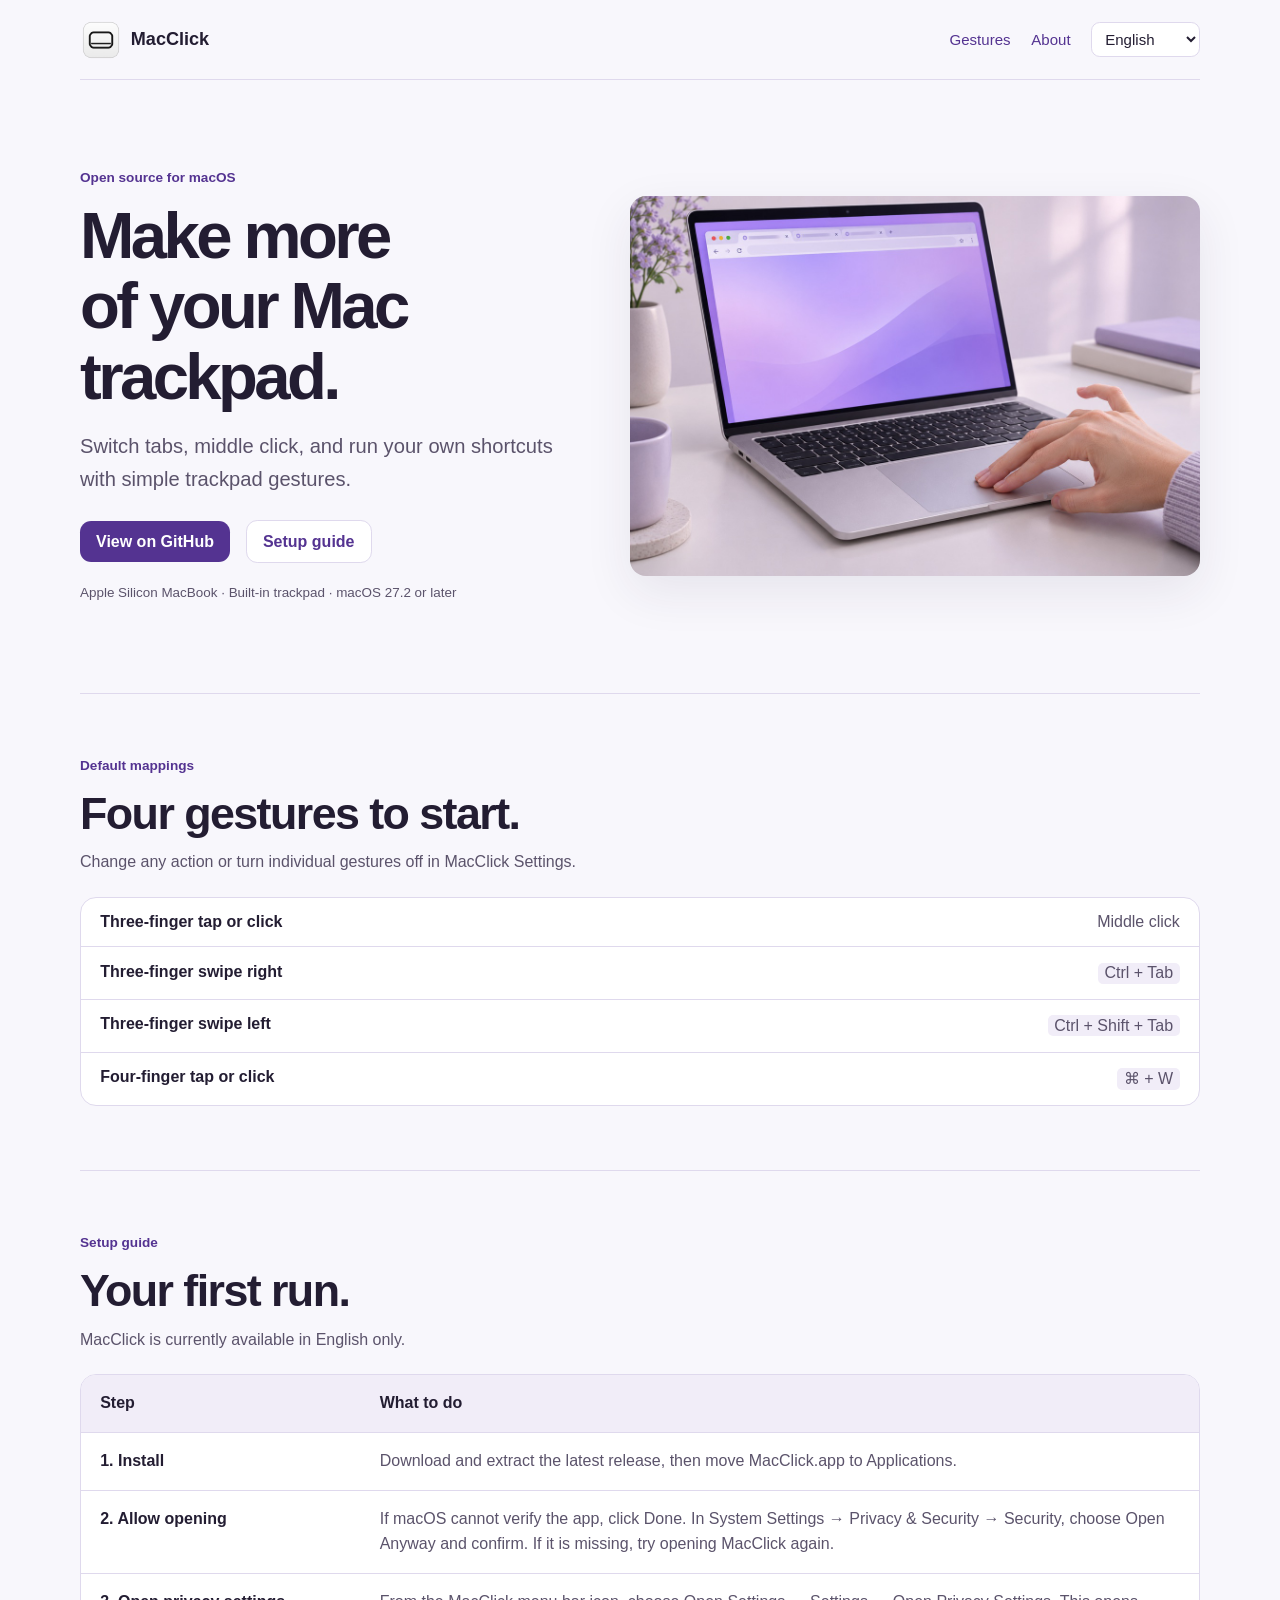
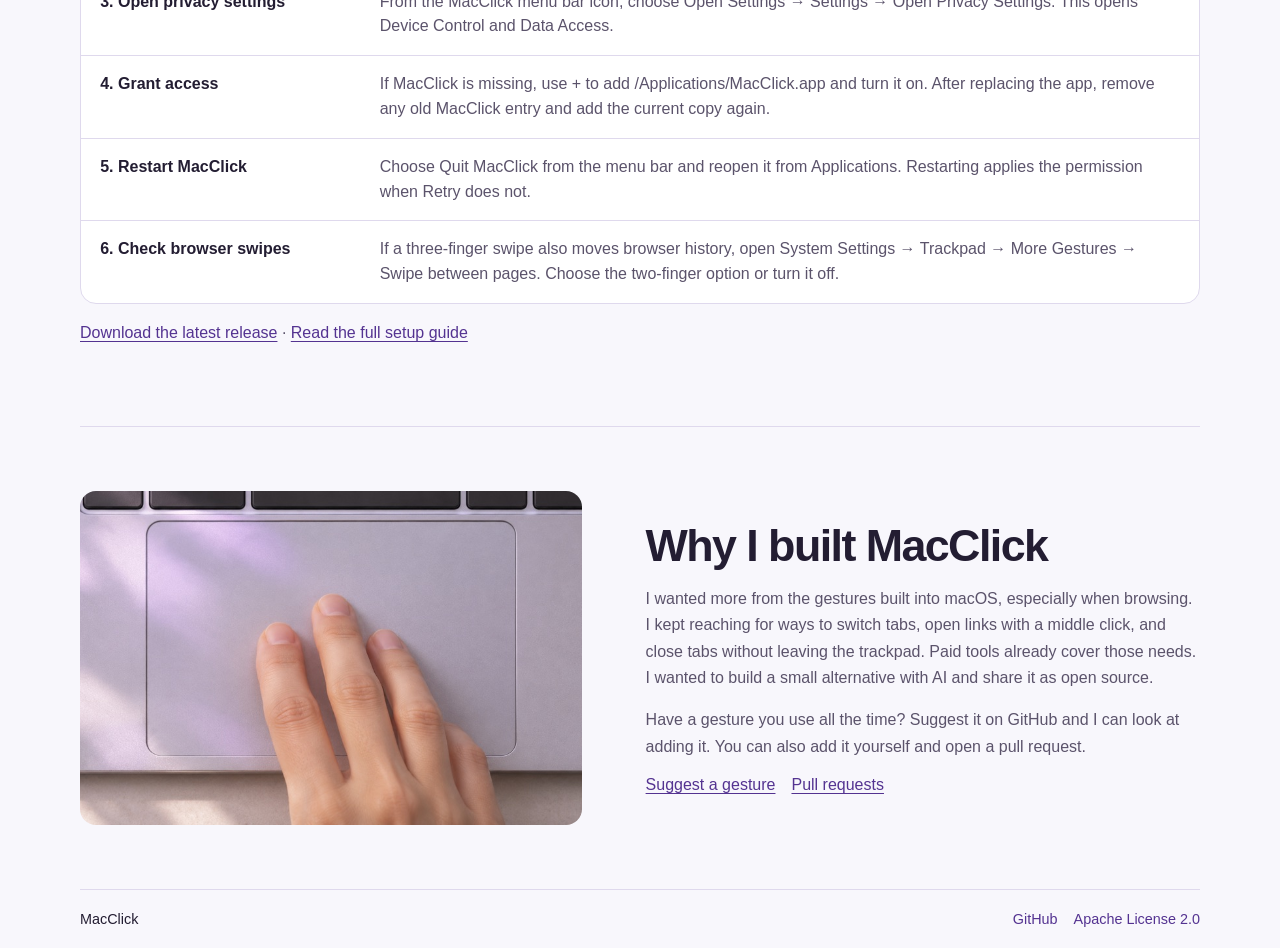
==== index.html @ 0b3c18f0 "Add multilingual first run guide" ====
<!doctype html>
<html lang="en">
<head>
    <meta charset="utf-8">
    <meta name="viewport" content="width=device-width, initial-scale=1">
    <meta name="description" content="MacClick is an open source macOS menu bar app for trackpad gestures, middle clicks, and keyboard shortcuts.">
    <meta name="theme-color" content="#f8f7fc">
    <title>MacClick</title>
    <link rel="icon" href="./images/icon.png" type="image/png">
    <link rel="stylesheet" href="./styles.css">
    <script src="./translations.js" defer></script>
    <script src="./site.js" defer></script>
</head>
<body>
    <a class="skip" href="#content" data-text="skip">Skip to content</a>
    <header class="shell header">
        <a class="brand" href="#top"><img src="./images/icon.png" width="42" height="42" alt="">MacClick</a>
        <div class="header-links">
            <a href="#gestures" data-text="gestures">Gestures</a>
            <a href="#about" data-text="about">About</a>
            <label class="language">
                <span class="visually-hidden" data-text="language">Language</span>
                <select id="language">
                    <option value="en" lang="en">English</option>
                    <option value="tr" lang="tr">Türkçe</option>
                    <option value="es" lang="es">Español</option>
                    <option value="pt" lang="pt-PT">Português</option>
                    <option value="ar" lang="ar" dir="rtl">العربية</option>
                    <option value="zh" lang="zh-Hans">简体中文</option>
                    <option value="ru" lang="ru">Русский</option>
                </select>
            </label>
        </div>
    </header>
    <main id="content" class="shell">
        <section class="hero" id="top" aria-labelledby="headline">
            <div>
                <p class="eyebrow" data-text="badge">Open source for macOS</p>
                <h1 id="headline" data-text="headline">Make more of your Mac trackpad.</h1>
                <p class="lede" data-text="intro">Switch tabs, middle click, and run your own shortcuts with simple trackpad gestures.</p>
                <div class="actions">
                    <a class="button primary" href="https://github.com/ilkerduran/MacClick" data-text="github">View on GitHub</a>
                    <a class="button secondary" href="#first-run" data-text="setup">Setup guide</a>
                </div>
                <p class="compatibility" data-text="requirements">Apple Silicon MacBook · Built-in trackpad · macOS 27.2 or later</p>
            </div>
            <img class="photo hero-photo" src="./images/trackpad-hero.jpg" width="1200" height="800"
                alt="Illustration of a hand using a MacBook trackpad" data-alt="heroAlt" fetchpriority="high">
        </section>
        <section id="gestures" class="section" aria-labelledby="gesture-title">
            <p class="eyebrow" data-text="defaults">Default mappings</p>
            <h2 id="gesture-title" data-text="gestureTitle">Four gestures to start.</h2>
            <p class="section-copy" data-text="gestureIntro">Change any action or turn individual gestures off in MacClick Settings.</p>
            <dl class="mappings">
                <div><dt data-text="threeTap">Three-finger tap or click</dt><dd data-text="middleClick">Middle click</dd></div>
                <div><dt data-text="swipeRight">Three-finger swipe right</dt><dd><kbd dir="ltr">Ctrl + Tab</kbd></dd></div>
                <div><dt data-text="swipeLeft">Three-finger swipe left</dt><dd><kbd dir="ltr">Ctrl + Shift + Tab</kbd></dd></div>
                <div><dt data-text="fourTap">Four-finger tap or click</dt><dd><kbd dir="ltr">⌘ + W</kbd></dd></div>
            </dl>
        </section>
        <section id="first-run" class="section" aria-labelledby="first-run-title">
            <p class="eyebrow" data-text="setup">Setup guide</p>
            <h2 id="first-run-title" data-text="firstRunTitle">Your first run.</h2>
            <p class="section-copy" data-text="appLanguage">MacClick is currently available in English only.</p>
            <div class="setup-table-wrap">
                <table class="setup-table">
                    <thead><tr><th scope="col" data-text="stepHeading">Step</th><th scope="col" data-text="actionHeading">What to do</th></tr></thead>
                    <tbody>
                        <tr><th scope="row" data-text="step1">1. Install</th><td data-text="action1">Download and extract the latest release, then move MacClick.app to Applications.</td></tr>
                        <tr><th scope="row" data-text="step2">2. Allow opening</th><td data-text="action2">If macOS cannot verify the app, click Done. In System Settings → Privacy & Security → Security, choose Open Anyway and confirm. If it is missing, try opening MacClick again.</td></tr>
                        <tr><th scope="row" data-text="step3">3. Open privacy settings</th><td data-text="action3">From the MacClick menu bar icon, choose Open Settings → Settings → Open Privacy Settings. This opens Device Control and Data Access.</td></tr>
                        <tr><th scope="row" data-text="step4">4. Grant access</th><td data-text="action4">If MacClick is missing, use + to add /Applications/MacClick.app and turn it on. After replacing the app, remove any old MacClick entry and add the current copy again.</td></tr>
                        <tr><th scope="row" data-text="step5">5. Restart MacClick</th><td data-text="action5">Choose Quit MacClick from the menu bar and reopen it from Applications. Restarting applies the permission when Retry does not.</td></tr>
                        <tr><th scope="row" data-text="step6">6. Check browser swipes</th><td data-text="action6">If a three-finger swipe also moves browser history, open System Settings → Trackpad → More Gestures → Swipe between pages. Choose the two-finger option or turn it off.</td></tr>
                    </tbody>
                </table>
            </div>
            <p class="setup-links"><a href="https://github.com/ilkerduran/MacClick/releases/latest" data-text="downloadRelease">Download the latest release</a> · <a href="https://github.com/ilkerduran/MacClick#first-run" data-text="fullGuide">Read the full setup guide</a></p>
        </section>
        <section id="about" class="section story" aria-labelledby="about-title">
            <img class="photo story-photo" src="./images/trackpad-detail.jpg" width="1000" height="512"
                alt="Illustration of fingers resting on a trackpad" data-alt="detailAlt" loading="lazy">
            <div>
                <h2 id="about-title" data-text="why">Why I built MacClick</h2>
                <p data-text="story">I wanted more from the gestures built into macOS, especially when browsing. I kept reaching for ways to switch tabs, open links with a middle click, and close tabs without leaving the trackpad. Paid tools already cover those needs. I wanted to build a small alternative with AI and share it as open source.</p>
                <p data-text="contribute">Have a gesture you use all the time? Suggest it on GitHub and I can look at adding it. You can also add it yourself and open a pull request.</p>
                <div class="actions">
                    <a href="https://github.com/ilkerduran/MacClick/issues" data-text="suggest">Suggest a gesture</a>
                    <a href="https://github.com/ilkerduran/MacClick/pulls" data-text="pullRequests">Pull requests</a>
                </div>
            </div>
        </section>
    </main>
    <footer class="shell footer">
        <span>MacClick</span>
        <div>
            <a href="https://github.com/ilkerduran/MacClick">GitHub</a>
            <a href="https://github.com/ilkerduran/MacClick/blob/main/LICENSE" data-text="license">Apache License 2.0</a>
        </div>
    </footer>
</body>
</html>
---- styles.css ----
:root {
    color-scheme: light;
    font-family: -apple-system, BlinkMacSystemFont, "Segoe UI", sans-serif;
    color: #231d32;
    background: #f8f7fc;
    --muted: #5b536b;
    --accent: #543391;
    --line: #dfd9ed;
}

*, *::before, *::after { box-sizing: border-box; }
body { margin: 0; }
a { color: var(--accent); text-underline-offset: .2em; }
a:hover { text-decoration-thickness: .13em; }
a:focus-visible, select:focus-visible { outline: 3px solid #845ac0; outline-offset: 4px; }
img { display: block; max-width: 100%; }
.shell { width: min(1120px, calc(100% - 3rem)); margin-inline: auto; }
.header, .footer, .header-links, .brand, .actions {
    display: flex;
    align-items: center;
    gap: 1rem;
}
.header, .footer { justify-content: space-between; flex-wrap: wrap; }
.header { min-height: 80px; border-bottom: 1px solid var(--line); padding-block: .75rem; }
.header a, .footer a { text-decoration: none; }
.header a:hover, .footer a:hover { text-decoration: underline; }
.brand { color: inherit; font-weight: 750; font-size: 1.13rem; gap: .55rem; }
.header-links { gap: 1.3rem; flex-wrap: wrap; font-size: .94rem; }
.language select {
    font: inherit;
    color: inherit;
    border: 1px solid var(--line);
    border-radius: .55rem;
    background: #fff;
    padding: .45rem .55rem;
}
.hero, .story { display: grid; align-items: center; gap: clamp(1.5rem, 5vw, 4.5rem); }
.hero { grid-template-columns: .92fr 1.08fr; padding-block: clamp(2.5rem, 7vw, 6rem); }
.story { grid-template-columns: .95fr 1.05fr; }
.eyebrow { color: var(--accent); font-size: .85rem; font-weight: 730; margin: 0 0 1rem; }
h1, h2 { line-height: 1.08; margin: 0; text-wrap: balance; }
h1 { font-size: clamp(2.65rem, 5.1vw, 4.7rem); letter-spacing: -.055em; }
h2 { font-size: clamp(1.9rem, 3.5vw, 3rem); letter-spacing: -.035em; }
[dir="rtl"] h1, [dir="rtl"] h2 { letter-spacing: normal; }
.lede, .section-copy, .story p { color: var(--muted); line-height: 1.65; }
.lede { font-size: clamp(1.05rem, 1.8vw, 1.26rem); margin: 1.1rem 0 1.5rem; }
.actions { flex-wrap: wrap; }
.button { padding: .72rem 1rem; border-radius: .7rem; font-weight: 650; text-decoration: none; }
.button:hover { text-decoration: underline; }
.primary { color: #fff; background: var(--accent); }
.secondary { border: 1px solid var(--line); background: #fff; }
.compatibility { color: var(--muted); font-size: .84rem; line-height: 1.6; margin: 1.15rem 0 0; }
.photo { width: 100%; height: auto; object-fit: cover; aspect-ratio: 3 / 2; border-radius: 1rem; background: #eee9f5; }
.hero-photo { box-shadow: 0 1rem 3rem #32234b16; }
.section { border-top: 1px solid var(--line); padding-block: clamp(2.25rem, 5vw, 4.5rem); }
.section-copy { margin-block: .75rem 1.35rem; }
.mappings { margin: 0; border: 1px solid var(--line); border-radius: 1rem; background: #fff; }
.mappings div { display: flex; justify-content: space-between; gap: .65rem 1.25rem; flex-wrap: wrap; padding: .95rem 1.2rem; }
.mappings div + div { border-top: 1px solid var(--line); }
.mappings dt { font-weight: 620; }
.mappings dd { margin: 0; color: var(--muted); }
kbd { display: inline-block; padding: .1em .42em; border-radius: .32rem; background: #f1edf8; font: inherit; }
.footer { border-top: 1px solid var(--line); padding-block: 1.3rem; font-size: .9rem; }
.footer div { display: flex; flex-wrap: wrap; gap: 1rem; }
.visually-hidden, .skip:not(:focus) { position: absolute; width: 1px; height: 1px; padding: 0; clip-path: inset(50%); overflow: hidden; white-space: nowrap; }
.skip:focus { display: inline-block; margin: .5rem; }

@media (max-width: 760px) {
    .shell { width: min(100% - 2rem, 620px); }
    .hero, .story { grid-template-columns: 1fr; }
    .story-photo { order: 1; }
}

@media (max-width: 420px) {
    .header-links { gap: .7rem; }
    .mappings div { padding: .8rem; }
}

.setup-table-wrap { overflow-x: auto; border: 1px solid var(--line); border-radius: 1rem; background: #fff; }
.setup-table { width: 100%; border-collapse: collapse; text-align: start; line-height: 1.55; }
.setup-table th, .setup-table td { padding: 1rem 1.2rem; text-align: start; vertical-align: top; }
.setup-table thead { background: #f1edf8; }
.setup-table tbody tr { border-top: 1px solid var(--line); }
.setup-table tbody th { width: 25%; min-width: 8rem; font-weight: 650; }
.setup-table td, .setup-links { color: var(--muted); }
.setup-links { line-height: 1.6; }
@media (max-width: 420px) { .setup-table th, .setup-table td { padding: .75rem; } }
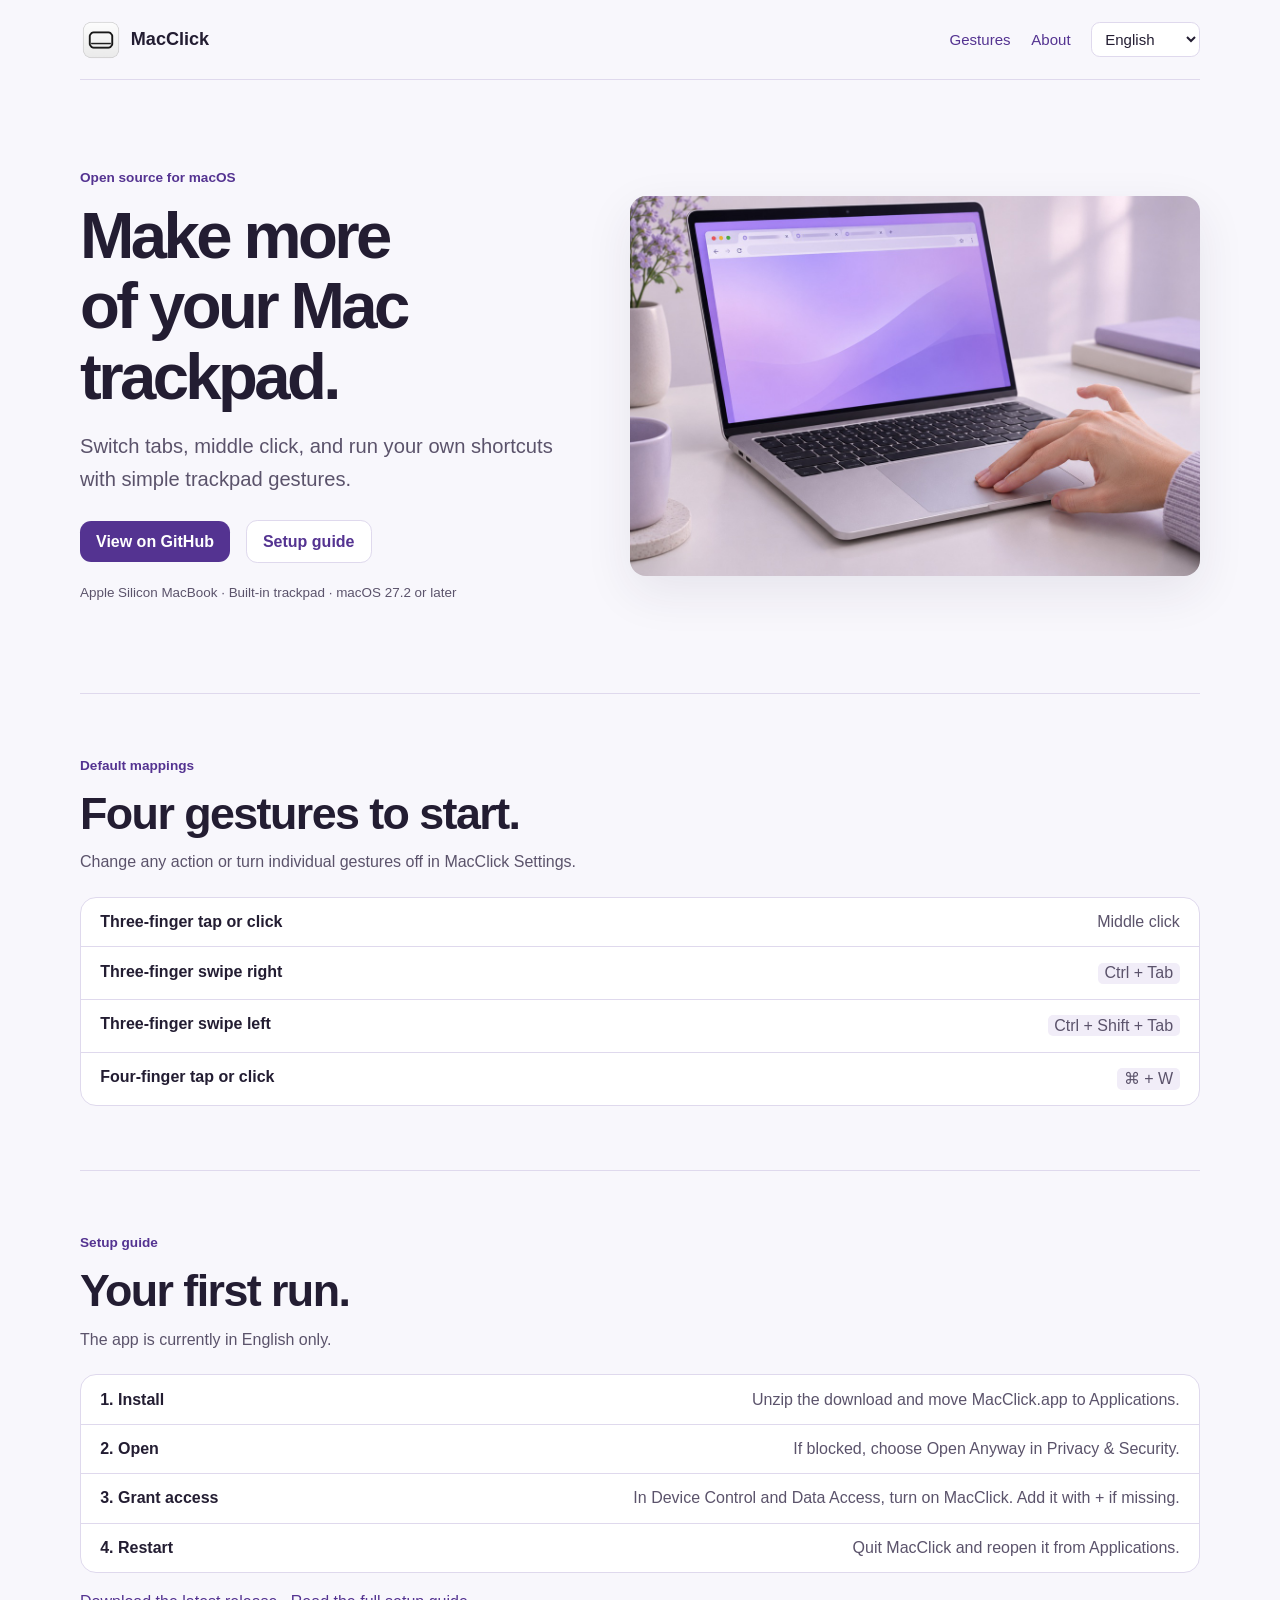
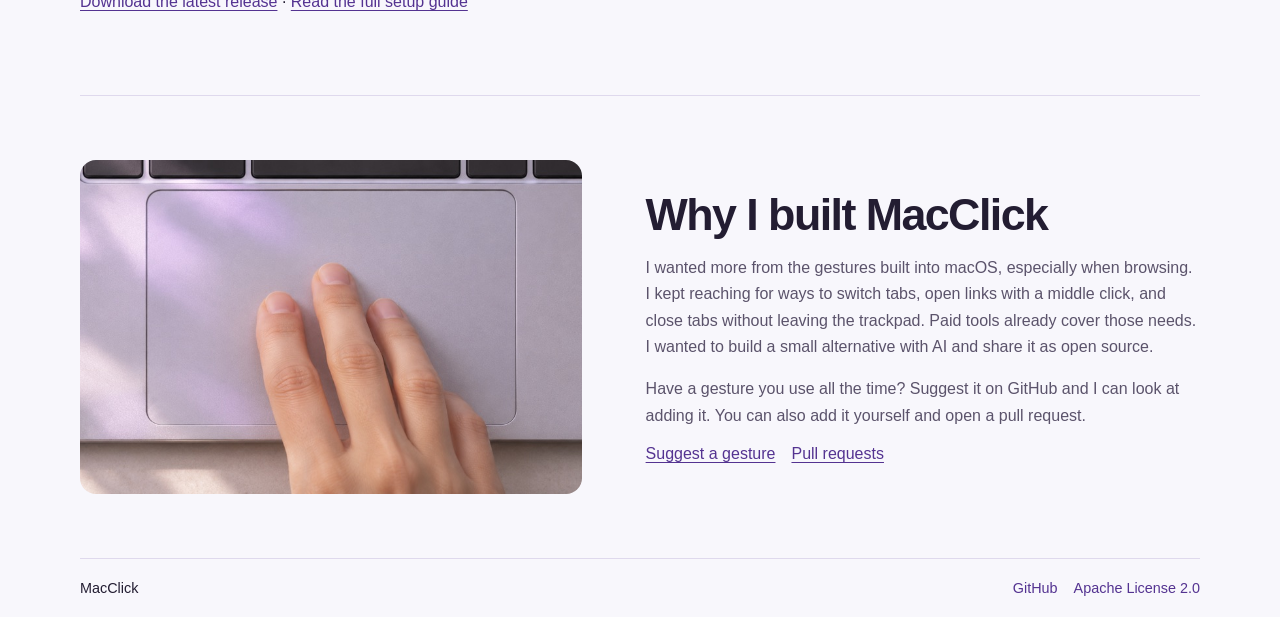
==== commit 2eb78dfc: "Simplify the website setup guide" ====
--- a/index.html
+++ b/index.html
@@ -61,20 +61,13 @@
         <section id="first-run" class="section" aria-labelledby="first-run-title">
             <p class="eyebrow" data-text="setup">Setup guide</p>
             <h2 id="first-run-title" data-text="firstRunTitle">Your first run.</h2>
-            <p class="section-copy" data-text="appLanguage">MacClick is currently available in English only.</p>
-            <div class="setup-table-wrap">
-                <table class="setup-table">
-                    <thead><tr><th scope="col" data-text="stepHeading">Step</th><th scope="col" data-text="actionHeading">What to do</th></tr></thead>
-                    <tbody>
-                        <tr><th scope="row" data-text="step1">1. Install</th><td data-text="action1">Download and extract the latest release, then move MacClick.app to Applications.</td></tr>
-                        <tr><th scope="row" data-text="step2">2. Allow opening</th><td data-text="action2">If macOS cannot verify the app, click Done. In System Settings → Privacy & Security → Security, choose Open Anyway and confirm. If it is missing, try opening MacClick again.</td></tr>
-                        <tr><th scope="row" data-text="step3">3. Open privacy settings</th><td data-text="action3">From the MacClick menu bar icon, choose Open Settings → Settings → Open Privacy Settings. This opens Device Control and Data Access.</td></tr>
-                        <tr><th scope="row" data-text="step4">4. Grant access</th><td data-text="action4">If MacClick is missing, use + to add /Applications/MacClick.app and turn it on. After replacing the app, remove any old MacClick entry and add the current copy again.</td></tr>
-                        <tr><th scope="row" data-text="step5">5. Restart MacClick</th><td data-text="action5">Choose Quit MacClick from the menu bar and reopen it from Applications. Restarting applies the permission when Retry does not.</td></tr>
-                        <tr><th scope="row" data-text="step6">6. Check browser swipes</th><td data-text="action6">If a three-finger swipe also moves browser history, open System Settings → Trackpad → More Gestures → Swipe between pages. Choose the two-finger option or turn it off.</td></tr>
-                    </tbody>
-                </table>
-            </div>
+            <p class="section-copy" data-text="appLanguage">The app is currently in English only.</p>
+            <dl class="mappings">
+                <div><dt data-text="step1">1. Install</dt><dd data-text="action1">Unzip the download and move MacClick.app to Applications.</dd></div>
+                <div><dt data-text="step2">2. Open</dt><dd data-text="action2">If blocked, choose Open Anyway in Privacy &amp; Security.</dd></div>
+                <div><dt data-text="step3">3. Grant access</dt><dd data-text="action3">In Device Control and Data Access, turn on MacClick. Add it with + if missing.</dd></div>
+                <div><dt data-text="step4">4. Restart</dt><dd data-text="action4">Quit MacClick and reopen it from Applications.</dd></div>
+            </dl>
             <p class="setup-links"><a href="https://github.com/ilkerduran/MacClick/releases/latest" data-text="downloadRelease">Download the latest release</a> · <a href="https://github.com/ilkerduran/MacClick#first-run" data-text="fullGuide">Read the full setup guide</a></p>
         </section>
         <section id="about" class="section story" aria-labelledby="about-title">
--- a/styles.css
+++ b/styles.css
@@ -76,12 +76,4 @@
     .mappings div { padding: .8rem; }
 }
 
-.setup-table-wrap { overflow-x: auto; border: 1px solid var(--line); border-radius: 1rem; background: #fff; }
-.setup-table { width: 100%; border-collapse: collapse; text-align: start; line-height: 1.55; }
-.setup-table th, .setup-table td { padding: 1rem 1.2rem; text-align: start; vertical-align: top; }
-.setup-table thead { background: #f1edf8; }
-.setup-table tbody tr { border-top: 1px solid var(--line); }
-.setup-table tbody th { width: 25%; min-width: 8rem; font-weight: 650; }
-.setup-table td, .setup-links { color: var(--muted); }
 .setup-links { line-height: 1.6; }
-@media (max-width: 420px) { .setup-table th, .setup-table td { padding: .75rem; } }
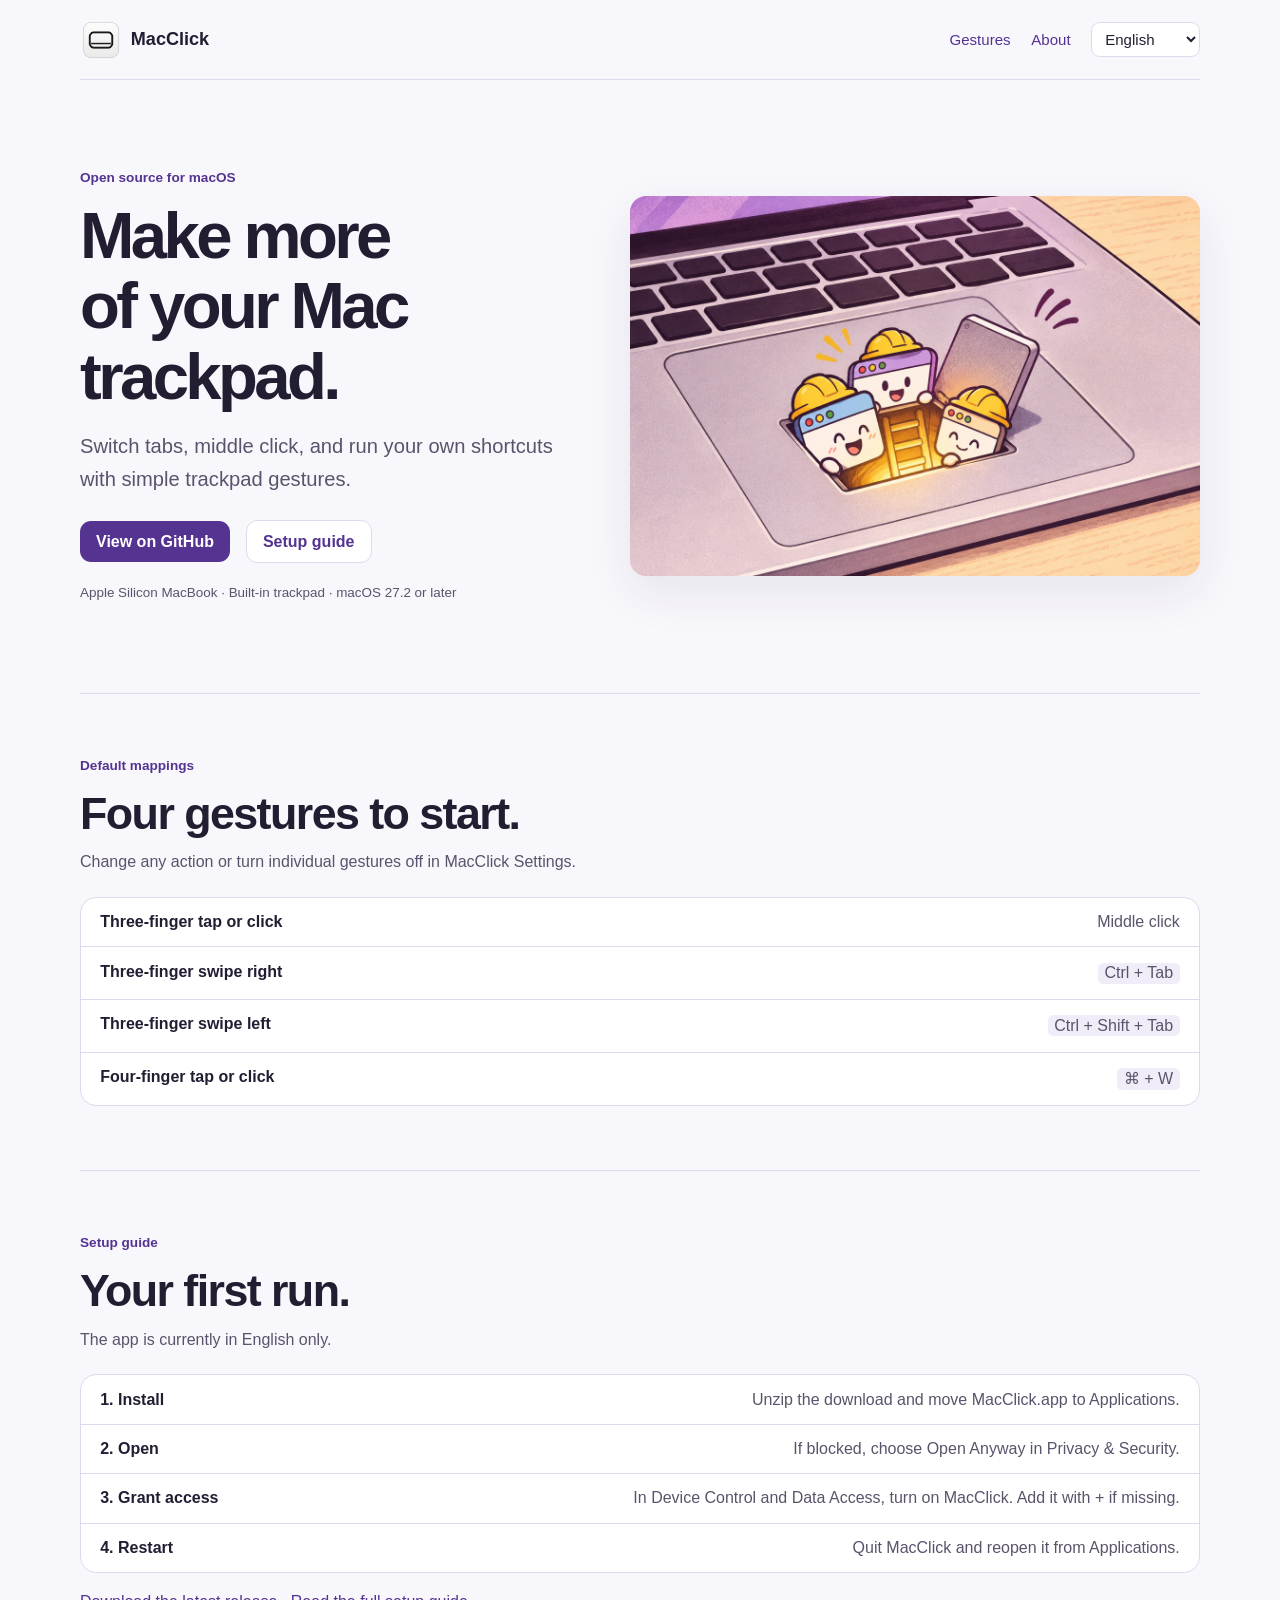
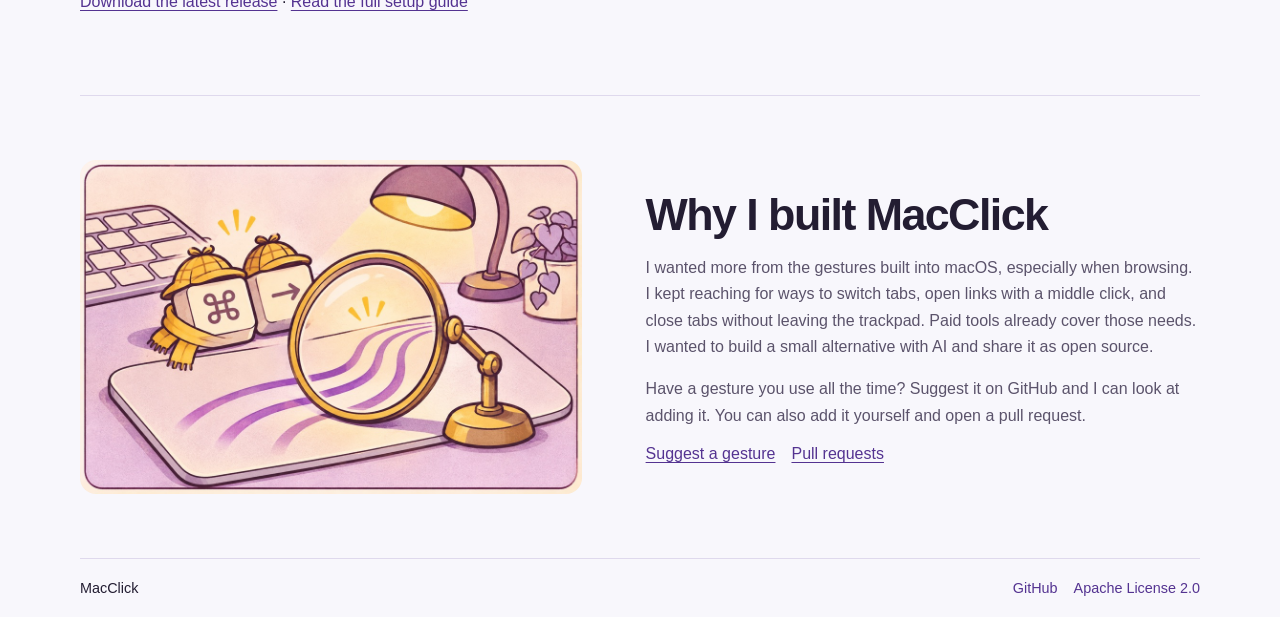
==== commit 1009c4b9: "Replace website photos with trackpad cartoons" ====
--- a/index.html
+++ b/index.html
@@ -28,6 +28,10 @@
                     <option value="ar" lang="ar" dir="rtl">العربية</option>
                     <option value="zh" lang="zh-Hans">简体中文</option>
                     <option value="ru" lang="ru">Русский</option>
+                    <option value="ja" lang="ja">日本語</option>
+                    <option value="de" lang="de">Deutsch</option>
+                    <option value="fr" lang="fr">Français</option>
+                    <option value="da" lang="da">Dansk</option>
                 </select>
             </label>
         </div>
@@ -44,8 +48,8 @@
                 </div>
                 <p class="compatibility" data-text="requirements">Apple Silicon MacBook · Built-in trackpad · macOS 27.2 or later</p>
             </div>
-            <img class="photo hero-photo" src="./images/trackpad-hero.jpg" width="1200" height="800"
-                alt="Illustration of a hand using a MacBook trackpad" data-alt="heroAlt" fetchpriority="high">
+            <img class="photo hero-photo" src="./images/trackpad-shortcut.jpg" width="1200" height="800"
+                alt="Cartoon browser tabs in hard hats emerge from a hidden hatch in a MacBook trackpad" data-alt="heroAlt" fetchpriority="high">
         </section>
         <section id="gestures" class="section" aria-labelledby="gesture-title">
             <p class="eyebrow" data-text="defaults">Default mappings</p>
@@ -71,8 +75,8 @@
             <p class="setup-links"><a href="https://github.com/ilkerduran/MacClick/releases/latest" data-text="downloadRelease">Download the latest release</a> · <a href="https://github.com/ilkerduran/MacClick#first-run" data-text="fullGuide">Read the full setup guide</a></p>
         </section>
         <section id="about" class="section story" aria-labelledby="about-title">
-            <img class="photo story-photo" src="./images/trackpad-detail.jpg" width="1000" height="512"
-                alt="Illustration of fingers resting on a trackpad" data-alt="detailAlt" loading="lazy">
+            <img class="photo story-photo" src="./images/trackpad-detectives.jpg" width="1050" height="700"
+                alt="Command and arrow keys dressed as detectives examine tracks on a trackpad" data-alt="detailAlt" loading="lazy">
             <div>
                 <h2 id="about-title" data-text="why">Why I built MacClick</h2>
                 <p data-text="story">I wanted more from the gestures built into macOS, especially when browsing. I kept reaching for ways to switch tabs, open links with a middle click, and close tabs without leaving the trackpad. Paid tools already cover those needs. I wanted to build a small alternative with AI and share it as open source.</p>
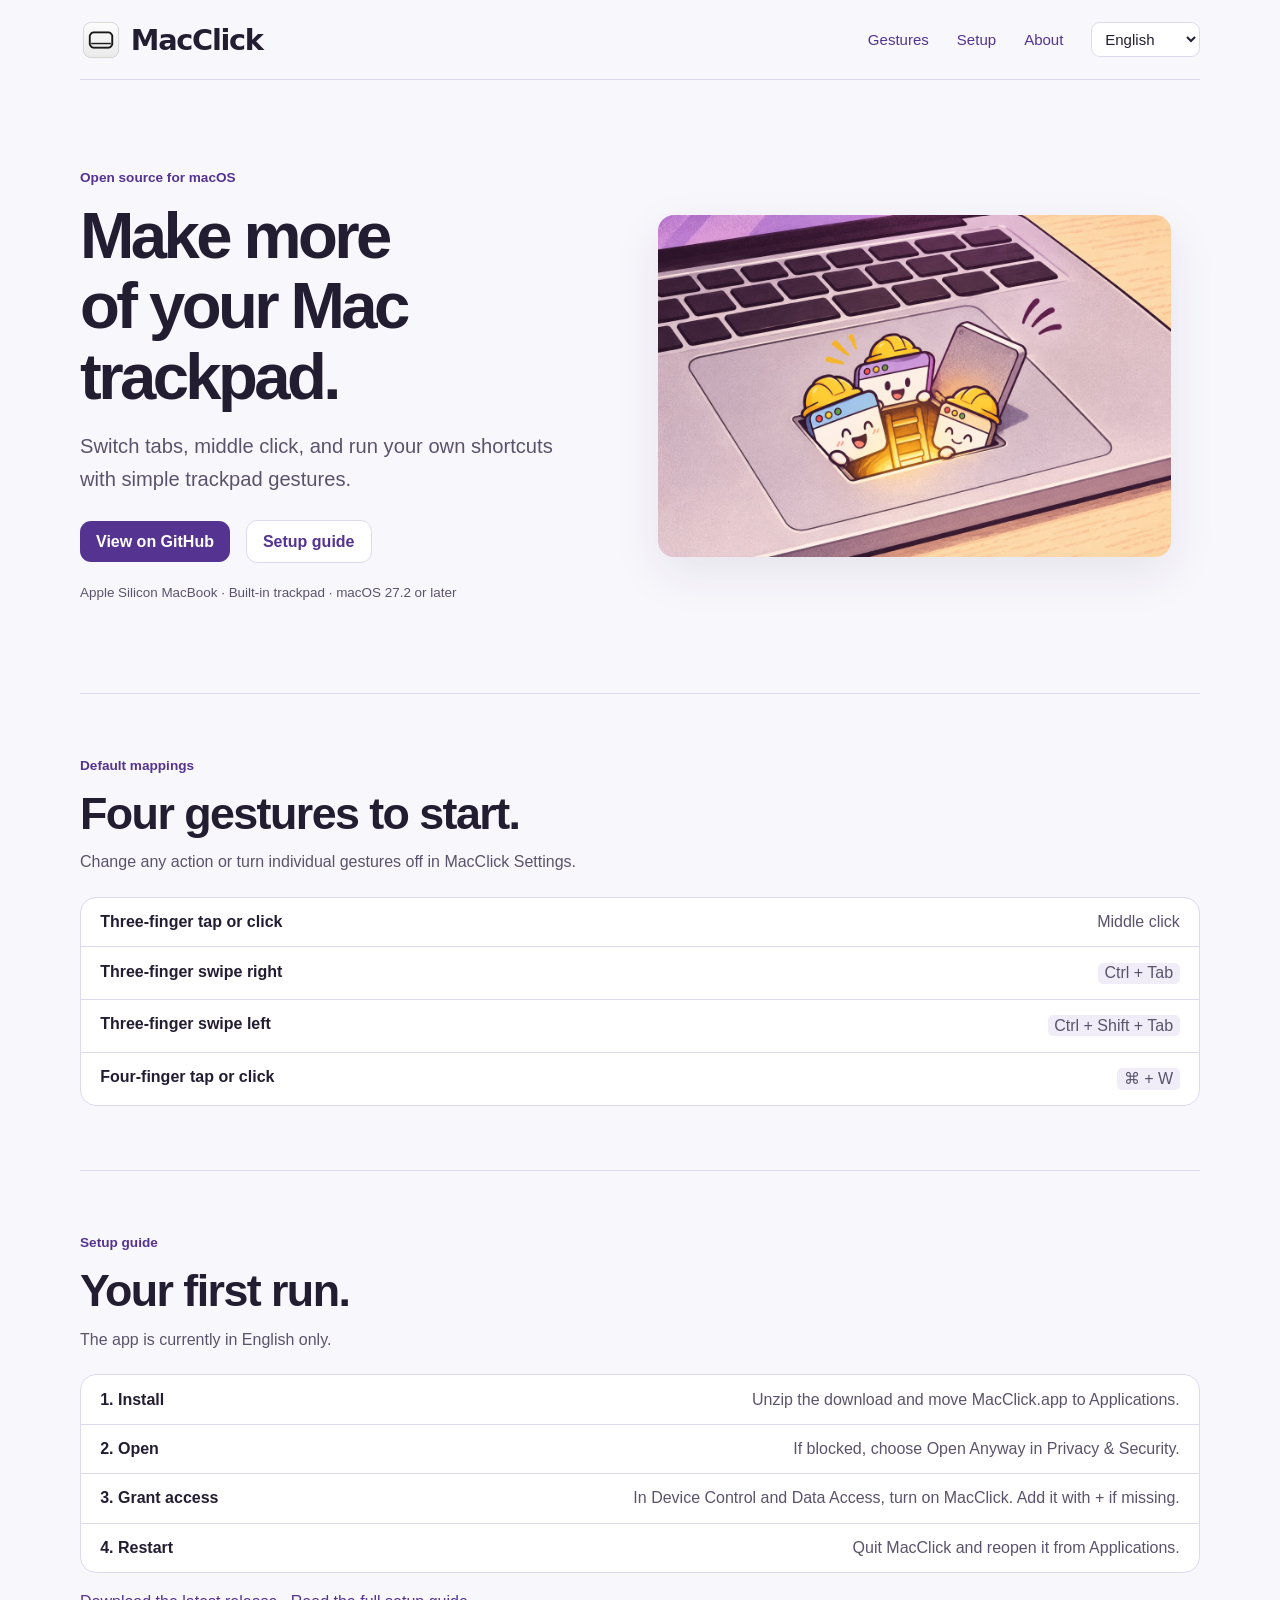
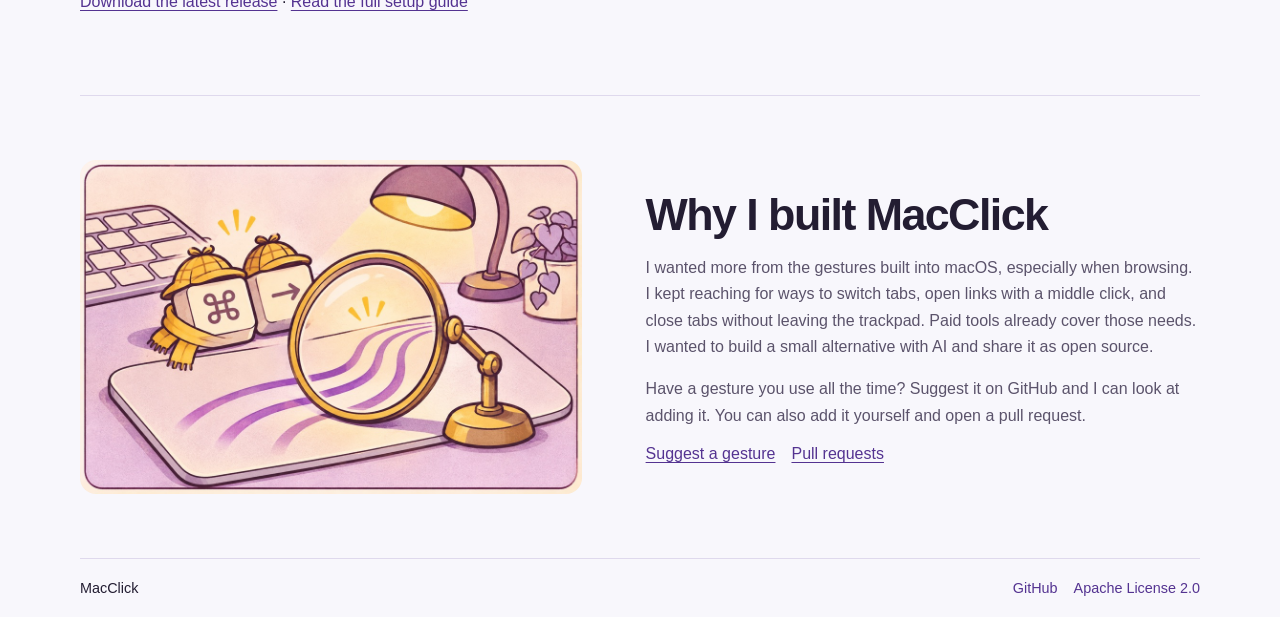
==== commit c30aeaae: "Refine website header and hero layout" ====
--- a/index.html
+++ b/index.html
@@ -15,8 +15,9 @@
     <a class="skip" href="#content" data-text="skip">Skip to content</a>
     <header class="shell header">
         <a class="brand" href="#top"><img src="./images/icon.png" width="42" height="42" alt="">MacClick</a>
-        <div class="header-links">
+        <nav class="header-links">
             <a href="#gestures" data-text="gestures">Gestures</a>
+            <a href="#first-run" data-text="setupNav">Setup</a>
             <a href="#about" data-text="about">About</a>
             <label class="language">
                 <span class="visually-hidden" data-text="language">Language</span>
@@ -34,7 +35,7 @@
                     <option value="da" lang="da">Dansk</option>
                 </select>
             </label>
-        </div>
+        </nav>
     </header>
     <main id="content" class="shell">
         <section class="hero" id="top" aria-labelledby="headline">
--- a/styles.css
+++ b/styles.css
@@ -24,8 +24,15 @@
 .header { min-height: 80px; border-bottom: 1px solid var(--line); padding-block: .75rem; }
 .header a, .footer a { text-decoration: none; }
 .header a:hover, .footer a:hover { text-decoration: underline; }
-.brand { color: inherit; font-weight: 750; font-size: 1.13rem; gap: .55rem; }
-.header-links { gap: 1.3rem; flex-wrap: wrap; font-size: .94rem; }
+.brand {
+    color: inherit;
+    font-family: "Avenir Next", system-ui, sans-serif;
+    font-size: clamp(1.5rem, 2.3vw, 1.8rem);
+    font-weight: 800;
+    letter-spacing: -.045em;
+    gap: .55rem;
+}
+.header-links { gap: .75rem 1.75rem; flex-wrap: wrap; font-size: .94rem; }
 .language select {
     font: inherit;
     color: inherit;
@@ -51,7 +58,7 @@
 .secondary { border: 1px solid var(--line); background: #fff; }
 .compatibility { color: var(--muted); font-size: .84rem; line-height: 1.6; margin: 1.15rem 0 0; }
 .photo { width: 100%; height: auto; object-fit: cover; aspect-ratio: 3 / 2; border-radius: 1rem; background: #eee9f5; }
-.hero-photo { box-shadow: 0 1rem 3rem #32234b16; }
+.hero-photo { width: 90%; justify-self: center; box-shadow: 0 1rem 3rem #32234b16; }
 .section { border-top: 1px solid var(--line); padding-block: clamp(2.25rem, 5vw, 4.5rem); }
 .section-copy { margin-block: .75rem 1.35rem; }
 .mappings { margin: 0; border: 1px solid var(--line); border-radius: 1rem; background: #fff; }
@@ -72,7 +79,7 @@
 }
 
 @media (max-width: 420px) {
-    .header-links { gap: .7rem; }
+    .header-links { gap: .7rem 1rem; }
     .mappings div { padding: .8rem; }
 }
 
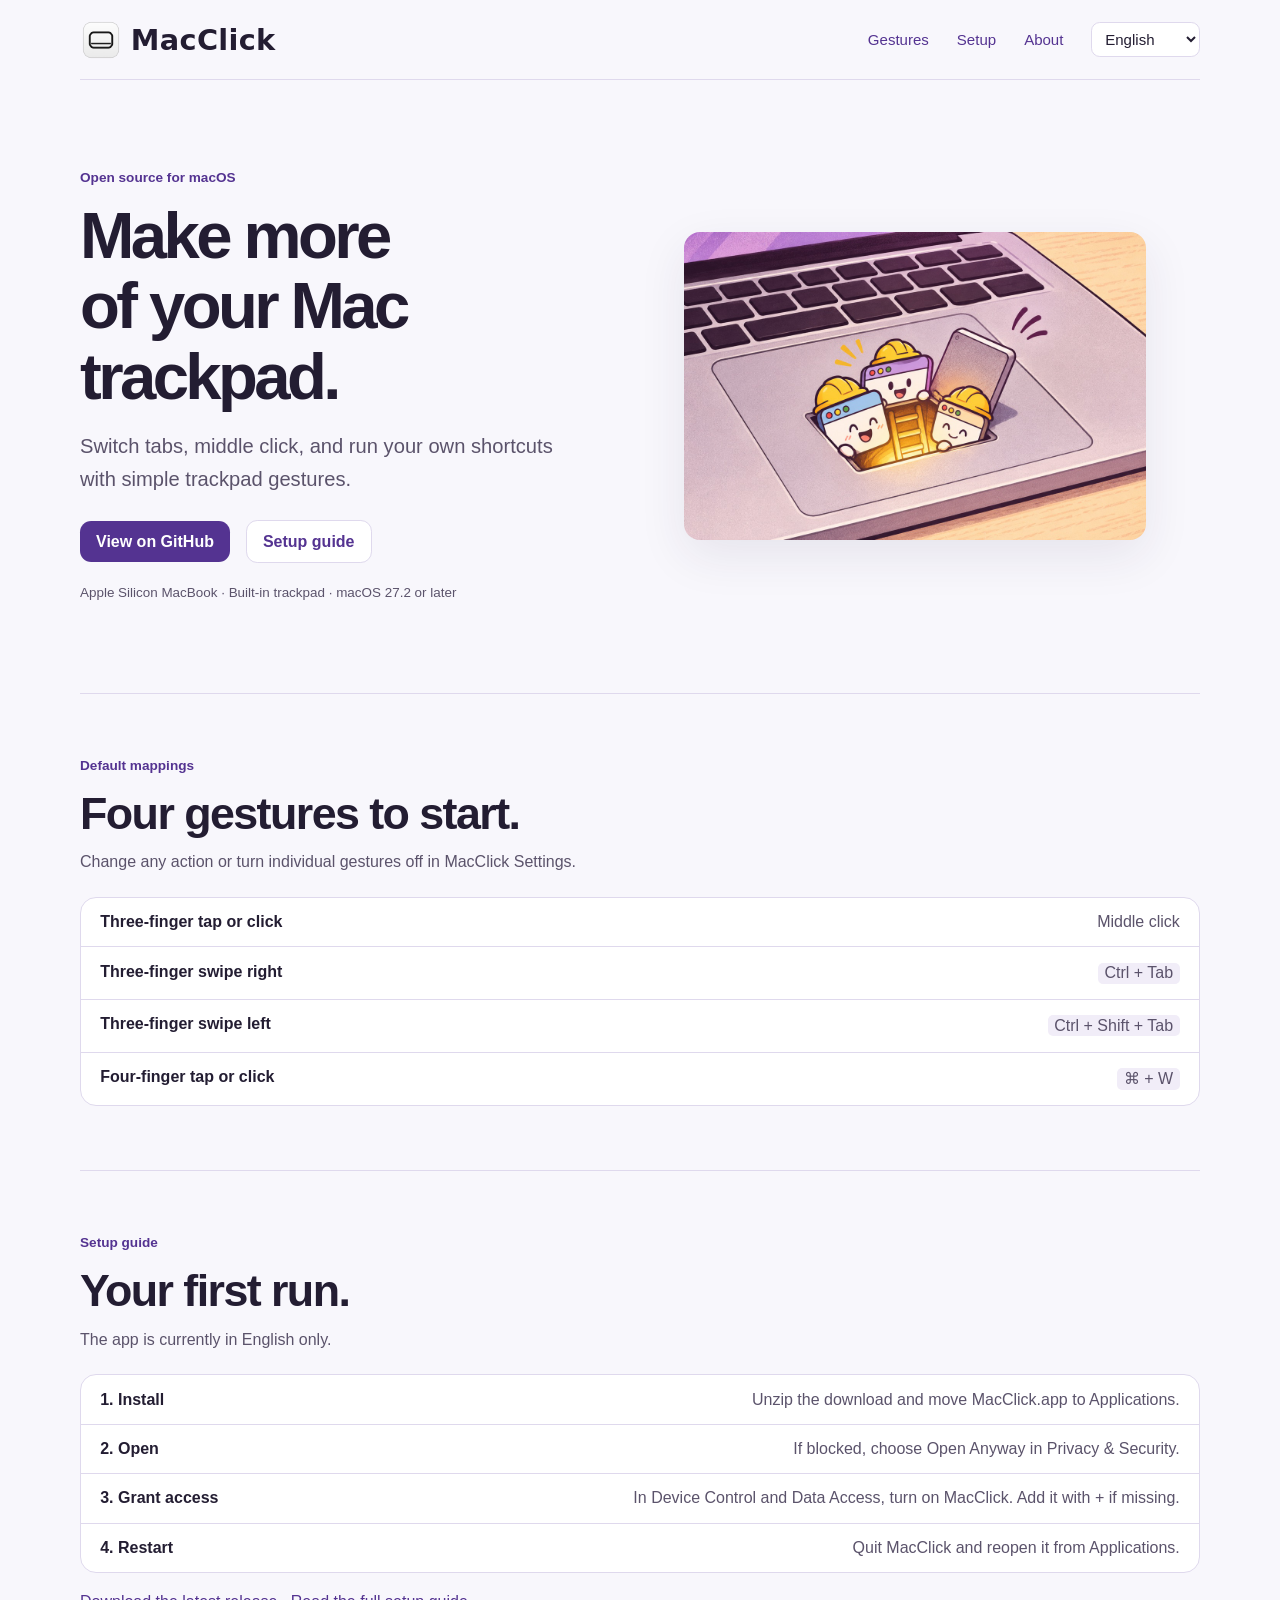
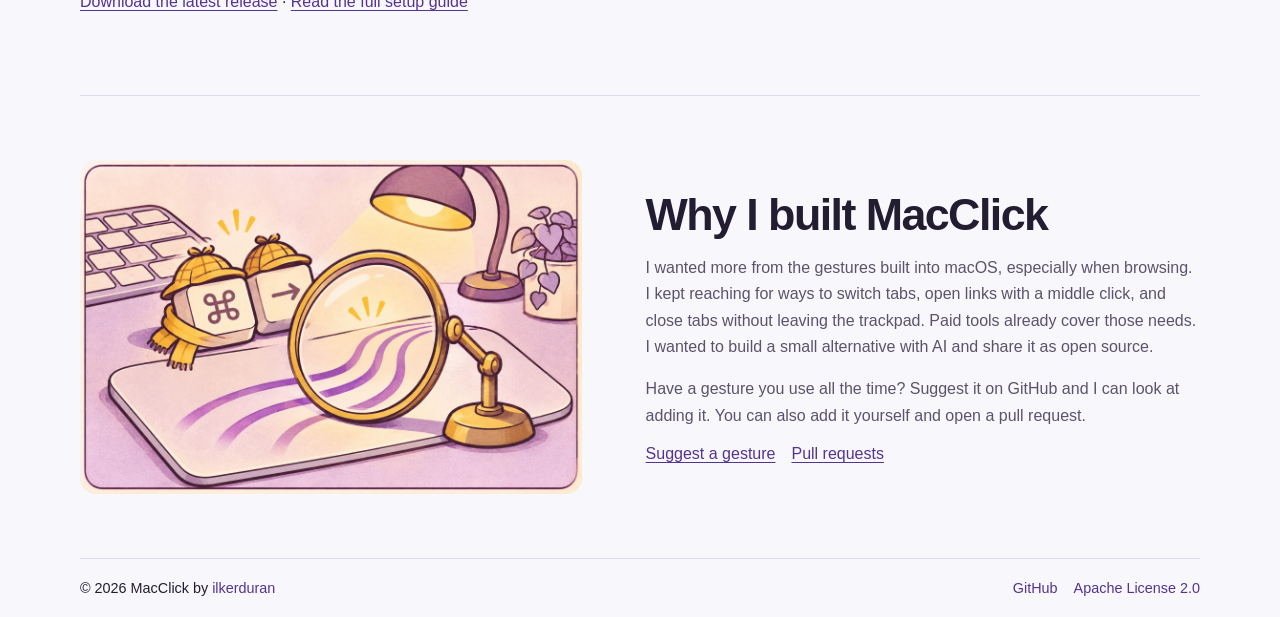
==== commit c7af9162: "Add author attribution to the website footer" ====
--- a/index.html
+++ b/index.html
@@ -90,7 +90,7 @@
         </section>
     </main>
     <footer class="shell footer">
-        <span>MacClick</span>
+        <span lang="en" dir="ltr">© 2026 MacClick by <a href="https://ilkerduran.com/">ilkerduran</a></span>
         <div>
             <a href="https://github.com/ilkerduran/MacClick">GitHub</a>
             <a href="https://github.com/ilkerduran/MacClick/blob/main/LICENSE" data-text="license">Apache License 2.0</a>
--- a/styles.css
+++ b/styles.css
@@ -26,10 +26,10 @@
 .header a:hover, .footer a:hover { text-decoration: underline; }
 .brand {
     color: inherit;
-    font-family: "Avenir Next", system-ui, sans-serif;
+    font-family: -apple-system, BlinkMacSystemFont, system-ui, sans-serif;
     font-size: clamp(1.5rem, 2.3vw, 1.8rem);
-    font-weight: 800;
-    letter-spacing: -.045em;
+    font-weight: 600;
+    letter-spacing: .011em;
     gap: .55rem;
 }
 .header-links { gap: .75rem 1.75rem; flex-wrap: wrap; font-size: .94rem; }
@@ -58,7 +58,7 @@
 .secondary { border: 1px solid var(--line); background: #fff; }
 .compatibility { color: var(--muted); font-size: .84rem; line-height: 1.6; margin: 1.15rem 0 0; }
 .photo { width: 100%; height: auto; object-fit: cover; aspect-ratio: 3 / 2; border-radius: 1rem; background: #eee9f5; }
-.hero-photo { width: 90%; justify-self: center; box-shadow: 0 1rem 3rem #32234b16; }
+.hero-photo { width: 81%; justify-self: center; box-shadow: 0 1rem 3rem #32234b16; }
 .section { border-top: 1px solid var(--line); padding-block: clamp(2.25rem, 5vw, 4.5rem); }
 .section-copy { margin-block: .75rem 1.35rem; }
 .mappings { margin: 0; border: 1px solid var(--line); border-radius: 1rem; background: #fff; }
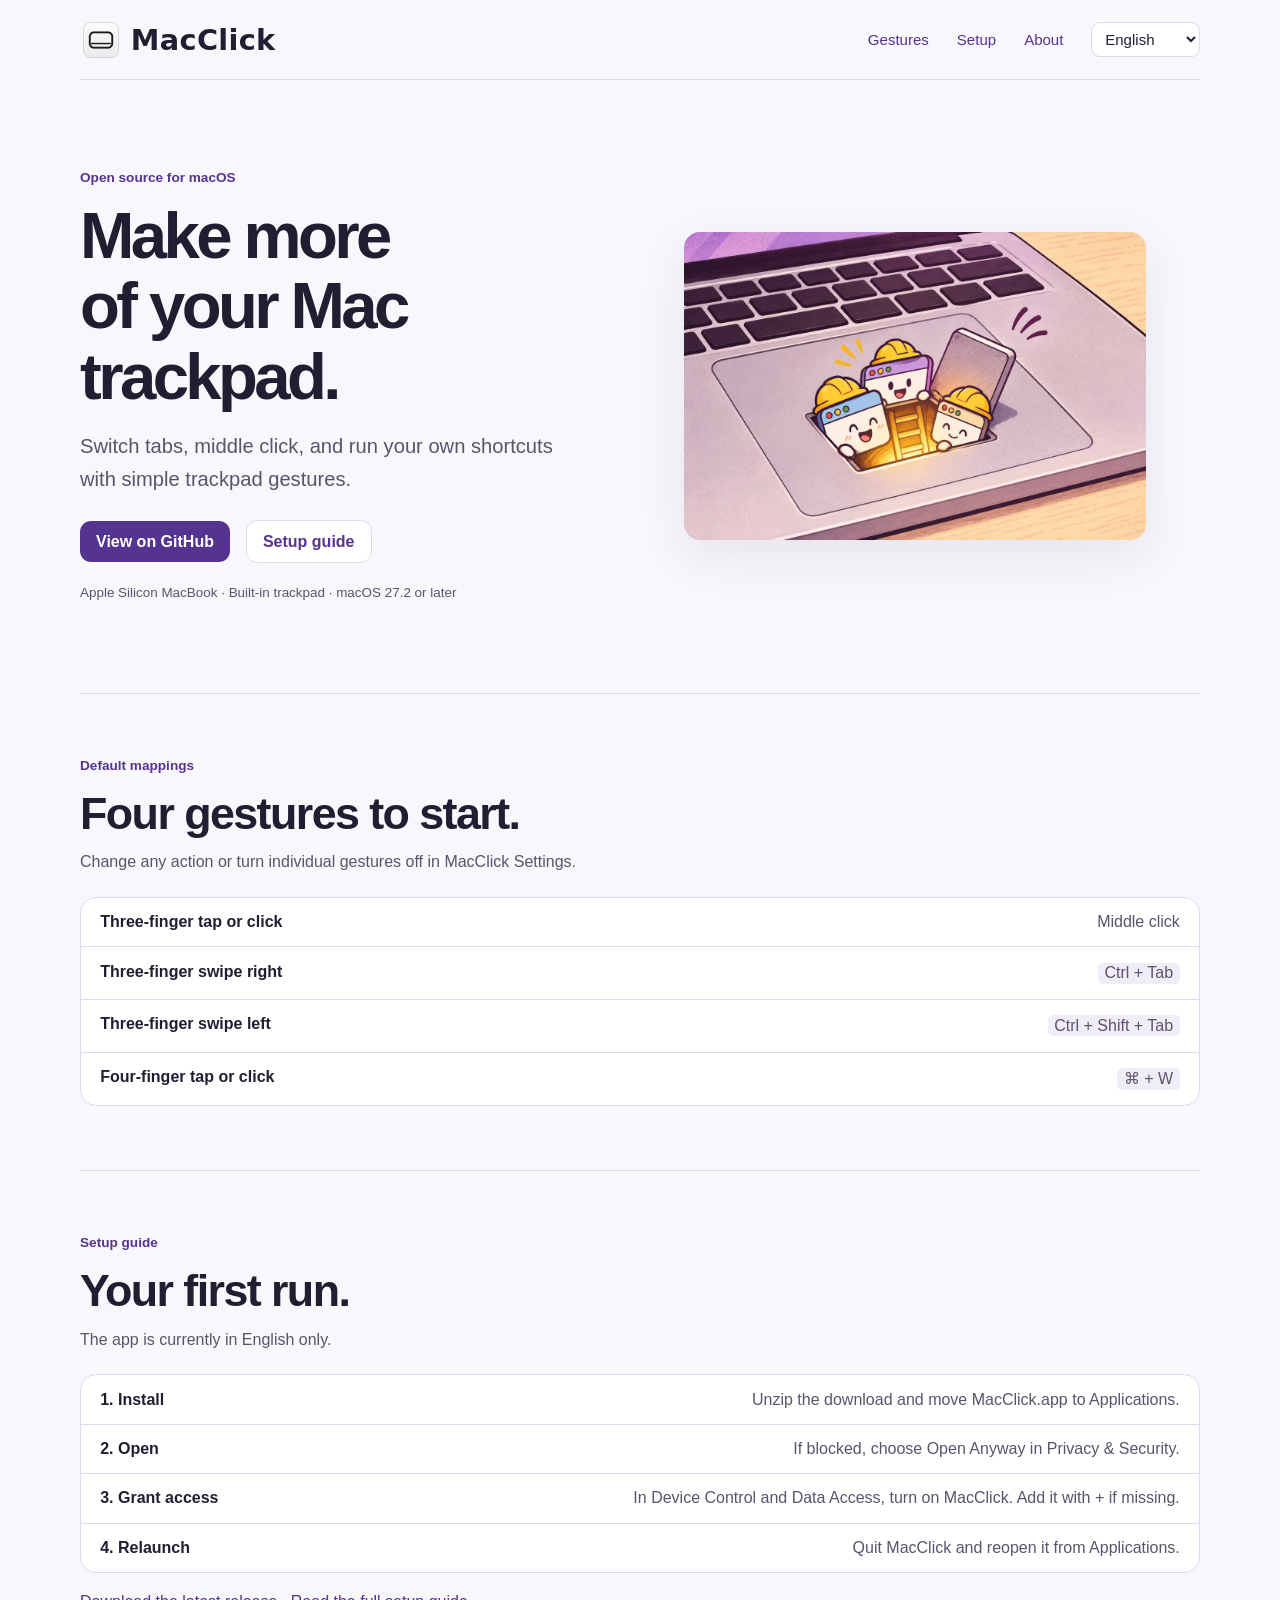
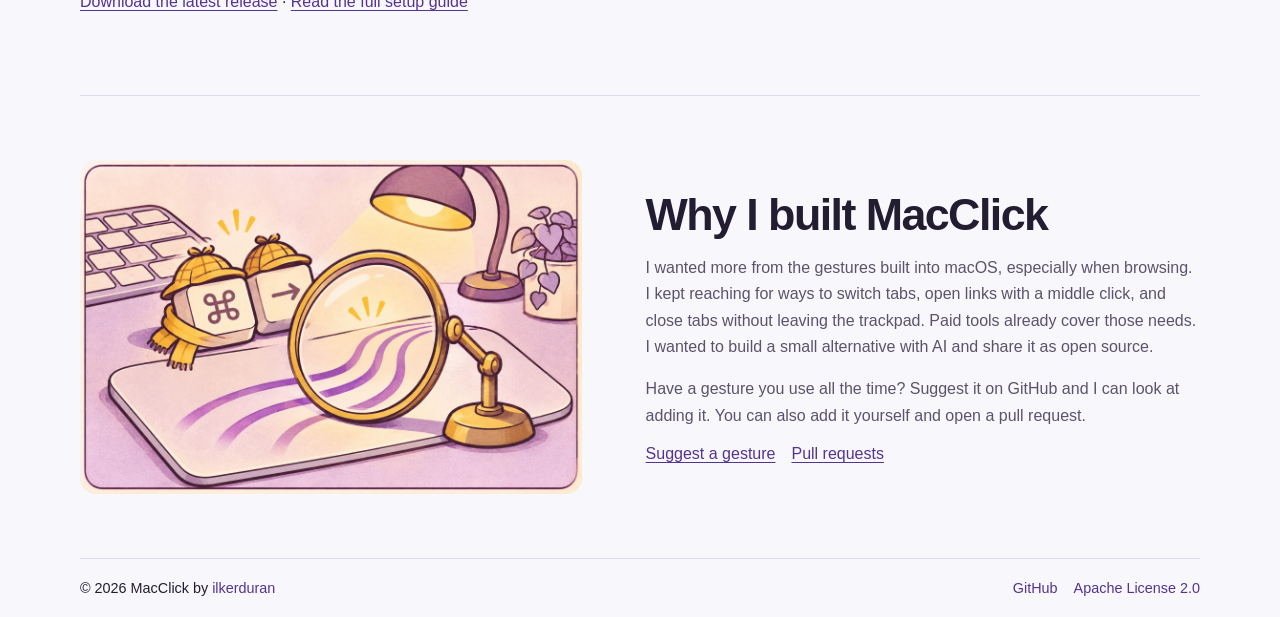
==== commit db833cda: "Clarify the relaunch step in the setup guide" ====
--- a/index.html
+++ b/index.html
@@ -71,7 +71,7 @@
                 <div><dt data-text="step1">1. Install</dt><dd data-text="action1">Unzip the download and move MacClick.app to Applications.</dd></div>
                 <div><dt data-text="step2">2. Open</dt><dd data-text="action2">If blocked, choose Open Anyway in Privacy &amp; Security.</dd></div>
                 <div><dt data-text="step3">3. Grant access</dt><dd data-text="action3">In Device Control and Data Access, turn on MacClick. Add it with + if missing.</dd></div>
-                <div><dt data-text="step4">4. Restart</dt><dd data-text="action4">Quit MacClick and reopen it from Applications.</dd></div>
+                <div><dt data-text="step4">4. Relaunch</dt><dd data-text="action4">Quit MacClick and reopen it from Applications.</dd></div>
             </dl>
             <p class="setup-links"><a href="https://github.com/ilkerduran/MacClick/releases/latest" data-text="downloadRelease">Download the latest release</a> · <a href="https://github.com/ilkerduran/MacClick#first-run" data-text="fullGuide">Read the full setup guide</a></p>
         </section>
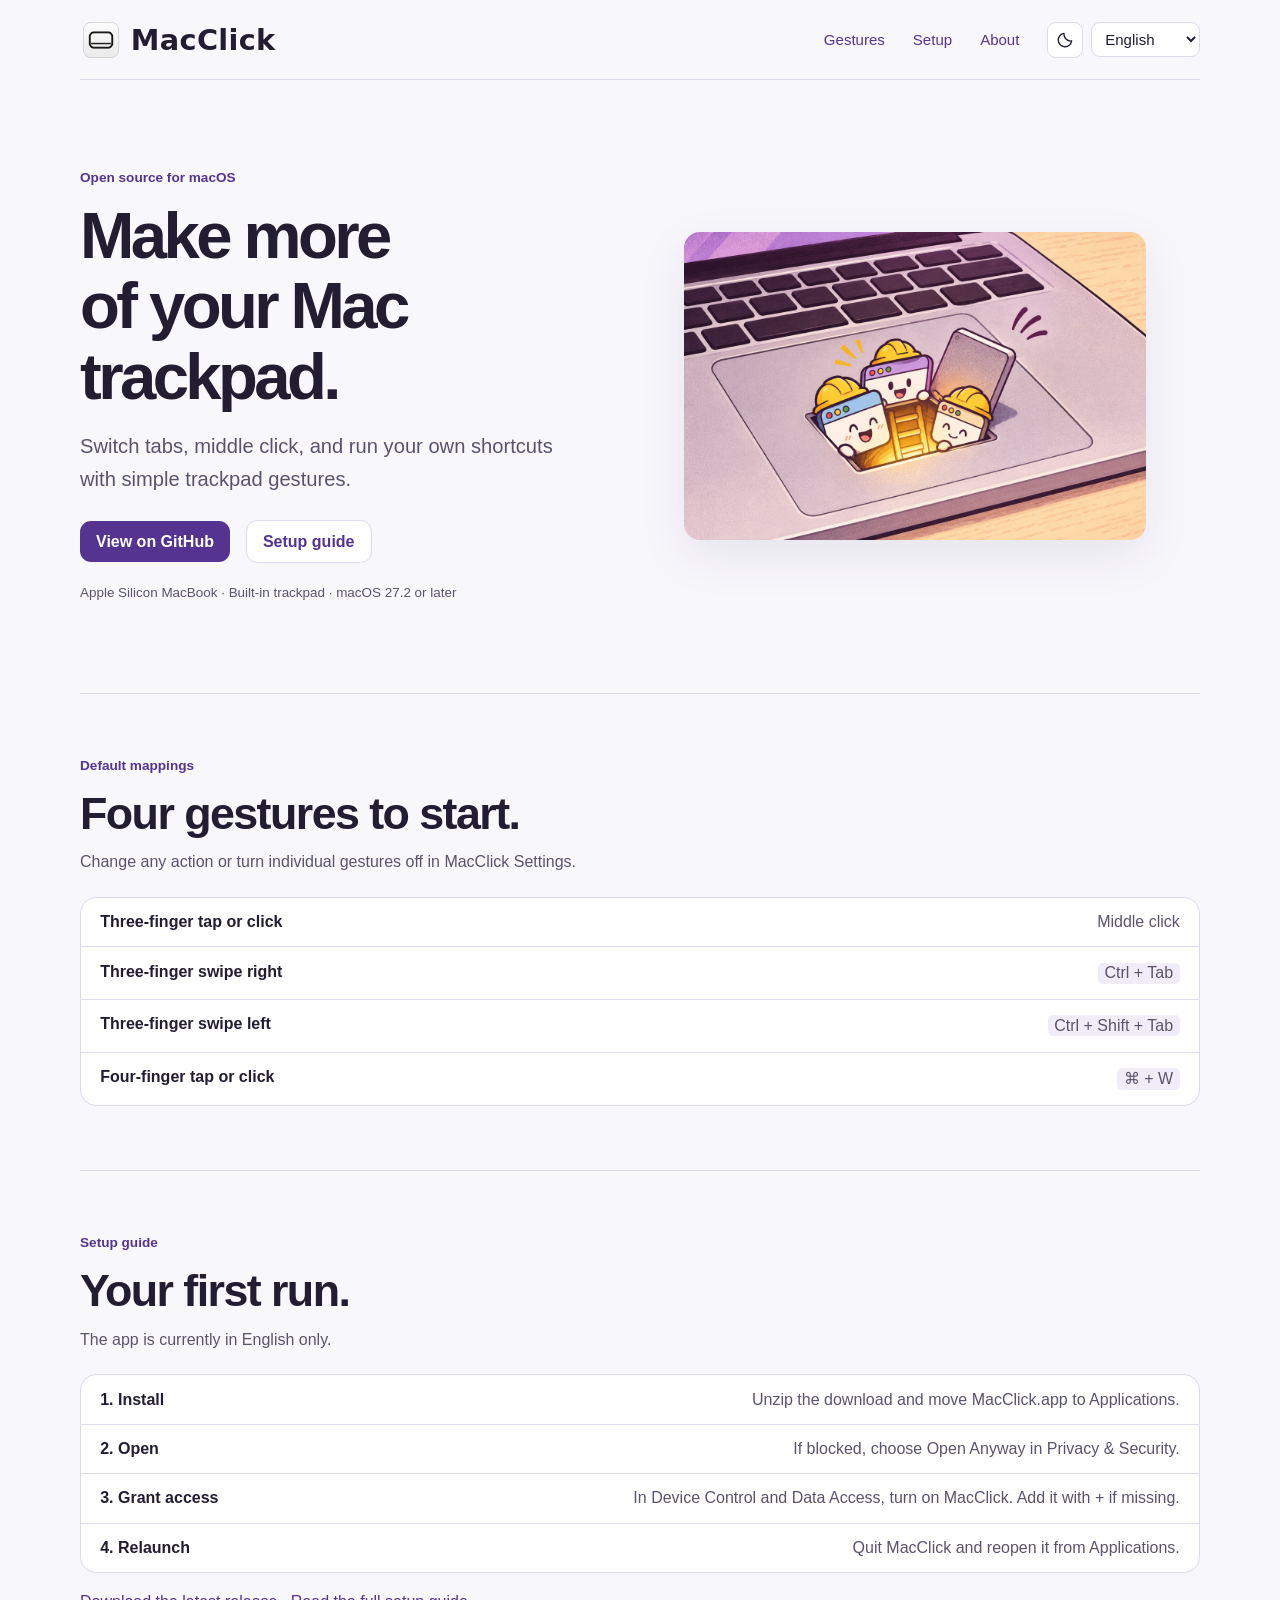
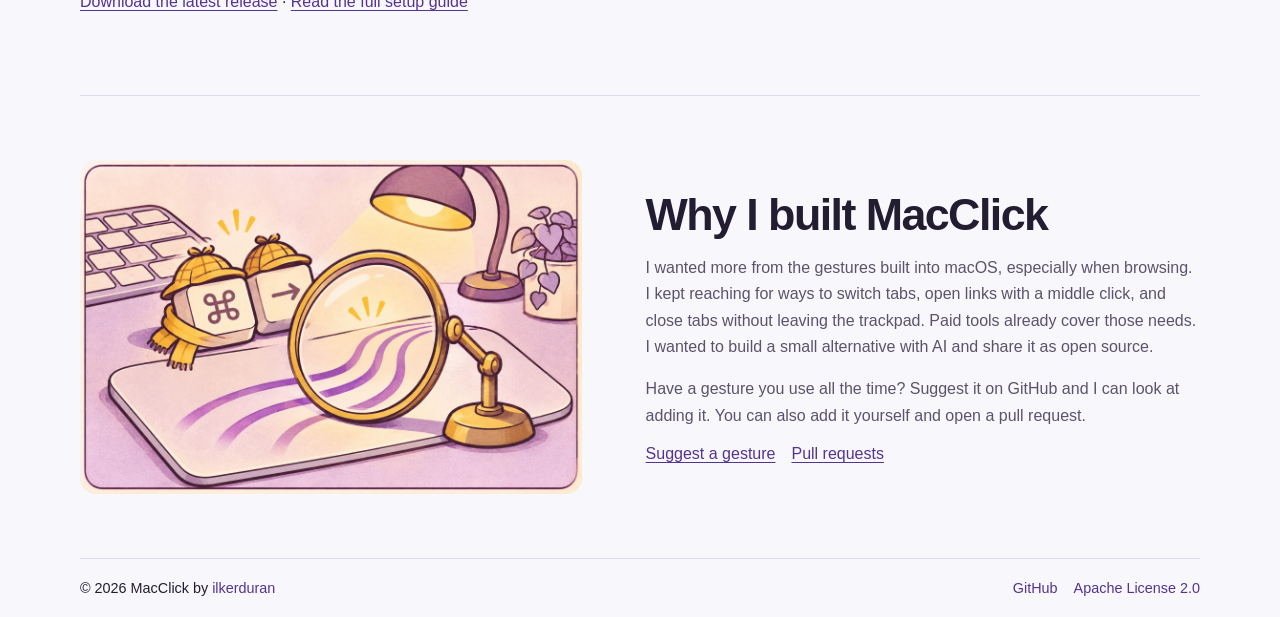
==== commit 1c954530: "Add a system-aware website theme toggle" ====
--- a/index.html
+++ b/index.html
@@ -4,10 +4,12 @@
     <meta charset="utf-8">
     <meta name="viewport" content="width=device-width, initial-scale=1">
     <meta name="description" content="MacClick is an open source macOS menu bar app for trackpad gestures, middle clicks, and keyboard shortcuts.">
+    <meta name="color-scheme" content="light dark">
     <meta name="theme-color" content="#f8f7fc">
     <title>MacClick</title>
     <link rel="icon" href="./images/icon.png" type="image/png">
     <link rel="stylesheet" href="./styles.css">
+    <script src="./theme.js"></script>
     <script src="./translations.js" defer></script>
     <script src="./site.js" defer></script>
 </head>
@@ -19,22 +21,34 @@
             <a href="#gestures" data-text="gestures">Gestures</a>
             <a href="#first-run" data-text="setupNav">Setup</a>
             <a href="#about" data-text="about">About</a>
-            <label class="language">
-                <span class="visually-hidden" data-text="language">Language</span>
-                <select id="language">
-                    <option value="en" lang="en">English</option>
-                    <option value="tr" lang="tr">Türkçe</option>
-                    <option value="es" lang="es">Español</option>
-                    <option value="pt" lang="pt-PT">Português</option>
-                    <option value="ar" lang="ar" dir="rtl">العربية</option>
-                    <option value="zh" lang="zh-Hans">简体中文</option>
-                    <option value="ru" lang="ru">Русский</option>
-                    <option value="ja" lang="ja">日本語</option>
-                    <option value="de" lang="de">Deutsch</option>
-                    <option value="fr" lang="fr">Français</option>
-                    <option value="da" lang="da">Dansk</option>
-                </select>
-            </label>
+            <div class="header-preferences">
+                <button class="theme-toggle" id="theme-toggle" type="button" aria-pressed="false" hidden>
+                    <span class="visually-hidden" data-text="darkTheme">Dark theme</span>
+                    <svg class="theme-moon" width="18" height="18" viewBox="0 0 24 24" fill="none" stroke="currentColor" stroke-width="1.8" stroke-linecap="round" stroke-linejoin="round" aria-hidden="true">
+                        <path d="M20.9 13.3A9 9 0 0 1 10.7 3.1 9 9 0 1 0 20.9 13.3Z"/>
+                    </svg>
+                    <svg class="theme-sun" width="18" height="18" viewBox="0 0 24 24" fill="none" stroke="currentColor" stroke-width="1.8" stroke-linecap="round" aria-hidden="true">
+                        <circle cx="12" cy="12" r="4"/>
+                        <path d="M12 2v2m0 16v2M2 12h2m16 0h2M4.9 4.9l1.4 1.4m11.4 11.4 1.4 1.4m0-14.2-1.4 1.4M6.3 17.7l-1.4 1.4"/>
+                    </svg>
+                </button>
+                <label class="language">
+                    <span class="visually-hidden" data-text="language">Language</span>
+                    <select id="language">
+                        <option value="en" lang="en">English</option>
+                        <option value="tr" lang="tr">Türkçe</option>
+                        <option value="es" lang="es">Español</option>
+                        <option value="pt" lang="pt-PT">Português</option>
+                        <option value="ar" lang="ar" dir="rtl">العربية</option>
+                        <option value="zh" lang="zh-Hans">简体中文</option>
+                        <option value="ru" lang="ru">Русский</option>
+                        <option value="ja" lang="ja">日本語</option>
+                        <option value="de" lang="de">Deutsch</option>
+                        <option value="fr" lang="fr">Français</option>
+                        <option value="da" lang="da">Dansk</option>
+                    </select>
+                </label>
+            </div>
         </nav>
     </header>
     <main id="content" class="shell">
--- a/styles.css
+++ b/styles.css
@@ -1,18 +1,25 @@
 :root {
-    color-scheme: light;
+    color-scheme: light dark;
     font-family: -apple-system, BlinkMacSystemFont, "Segoe UI", sans-serif;
-    color: #231d32;
-    background: #f8f7fc;
-    --muted: #5b536b;
-    --accent: #543391;
-    --line: #dfd9ed;
+    color: light-dark(#231d32, #f1eaf8);
+    background: light-dark(#f8f7fc, #181320);
+    --muted: light-dark(#5b536b, #c5b8d0);
+    --accent: light-dark(#543391, #d6b8ff);
+    --on-accent: light-dark(#fff, #21192d);
+    --line: light-dark(#dfd9ed, #514160);
+    --surface: light-dark(#fff, #221a2e);
+    --subtle-surface: light-dark(#f1edf8, #352744);
+    --focus: light-dark(#845ac0, #caa6ff);
 }
+
+:root[data-theme="light"] { color-scheme: light; }
+:root[data-theme="dark"] { color-scheme: dark; }
 
 *, *::before, *::after { box-sizing: border-box; }
 body { margin: 0; }
 a { color: var(--accent); text-underline-offset: .2em; }
 a:hover { text-decoration-thickness: .13em; }
-a:focus-visible, select:focus-visible { outline: 3px solid #845ac0; outline-offset: 4px; }
+a:focus-visible, button:focus-visible, select:focus-visible { outline: 3px solid var(--focus); outline-offset: 4px; }
 img { display: block; max-width: 100%; }
 .shell { width: min(1120px, calc(100% - 3rem)); margin-inline: auto; }
 .header, .footer, .header-links, .brand, .actions {
@@ -33,14 +40,26 @@
     gap: .55rem;
 }
 .header-links { gap: .75rem 1.75rem; flex-wrap: wrap; font-size: .94rem; }
-.language select {
+.header-preferences { display: flex; align-items: center; gap: .5rem; }
+.theme-toggle, .language select {
     font: inherit;
     color: inherit;
     border: 1px solid var(--line);
     border-radius: .55rem;
-    background: #fff;
-    padding: .45rem .55rem;
+    background: var(--surface);
 }
+.language select { padding: .45rem .55rem; }
+.theme-toggle:not([hidden]) {
+    display: inline-grid;
+    place-items: center;
+    width: 2.25rem;
+    height: 2.25rem;
+    padding: 0;
+    cursor: pointer;
+}
+.theme-toggle:hover { color: var(--accent); border-color: var(--accent); }
+.theme-toggle[aria-pressed="false"] .theme-sun,
+.theme-toggle[aria-pressed="true"] .theme-moon { display: none; }
 .hero, .story { display: grid; align-items: center; gap: clamp(1.5rem, 5vw, 4.5rem); }
 .hero { grid-template-columns: .92fr 1.08fr; padding-block: clamp(2.5rem, 7vw, 6rem); }
 .story { grid-template-columns: .95fr 1.05fr; }
@@ -54,19 +73,19 @@
 .actions { flex-wrap: wrap; }
 .button { padding: .72rem 1rem; border-radius: .7rem; font-weight: 650; text-decoration: none; }
 .button:hover { text-decoration: underline; }
-.primary { color: #fff; background: var(--accent); }
-.secondary { border: 1px solid var(--line); background: #fff; }
+.primary { color: var(--on-accent); background: var(--accent); }
+.secondary { border: 1px solid var(--line); background: var(--surface); }
 .compatibility { color: var(--muted); font-size: .84rem; line-height: 1.6; margin: 1.15rem 0 0; }
-.photo { width: 100%; height: auto; object-fit: cover; aspect-ratio: 3 / 2; border-radius: 1rem; background: #eee9f5; }
-.hero-photo { width: 81%; justify-self: center; box-shadow: 0 1rem 3rem #32234b16; }
+.photo { width: 100%; height: auto; object-fit: cover; aspect-ratio: 3 / 2; border-radius: 1rem; background: var(--subtle-surface); }
+.hero-photo { width: 81%; justify-self: center; box-shadow: 0 1rem 3rem light-dark(#32234b16, #0005); }
 .section { border-top: 1px solid var(--line); padding-block: clamp(2.25rem, 5vw, 4.5rem); }
 .section-copy { margin-block: .75rem 1.35rem; }
-.mappings { margin: 0; border: 1px solid var(--line); border-radius: 1rem; background: #fff; }
+.mappings { margin: 0; border: 1px solid var(--line); border-radius: 1rem; background: var(--surface); }
 .mappings div { display: flex; justify-content: space-between; gap: .65rem 1.25rem; flex-wrap: wrap; padding: .95rem 1.2rem; }
 .mappings div + div { border-top: 1px solid var(--line); }
 .mappings dt { font-weight: 620; }
 .mappings dd { margin: 0; color: var(--muted); }
-kbd { display: inline-block; padding: .1em .42em; border-radius: .32rem; background: #f1edf8; font: inherit; }
+kbd { display: inline-block; padding: .1em .42em; border-radius: .32rem; background: var(--subtle-surface); font: inherit; }
 .footer { border-top: 1px solid var(--line); padding-block: 1.3rem; font-size: .9rem; }
 .footer div { display: flex; flex-wrap: wrap; gap: 1rem; }
 .visually-hidden, .skip:not(:focus) { position: absolute; width: 1px; height: 1px; padding: 0; clip-path: inset(50%); overflow: hidden; white-space: nowrap; }
